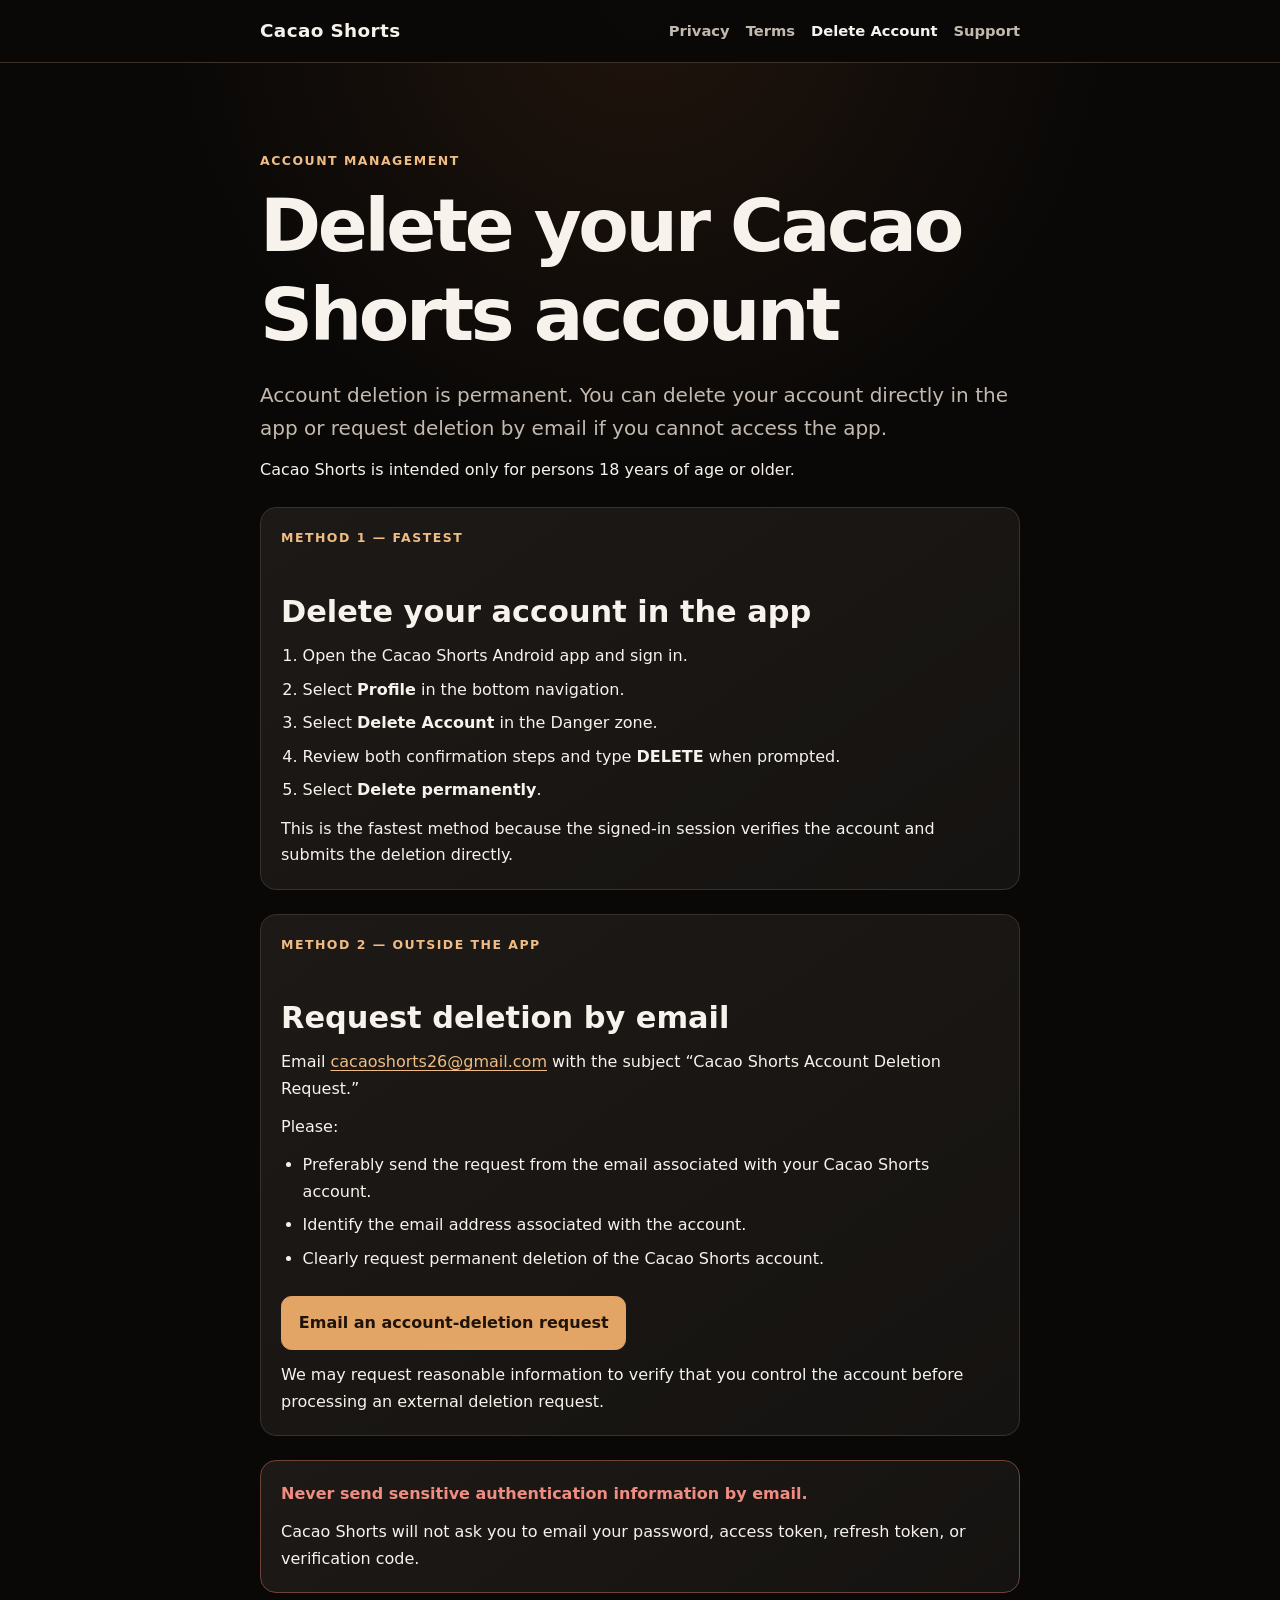
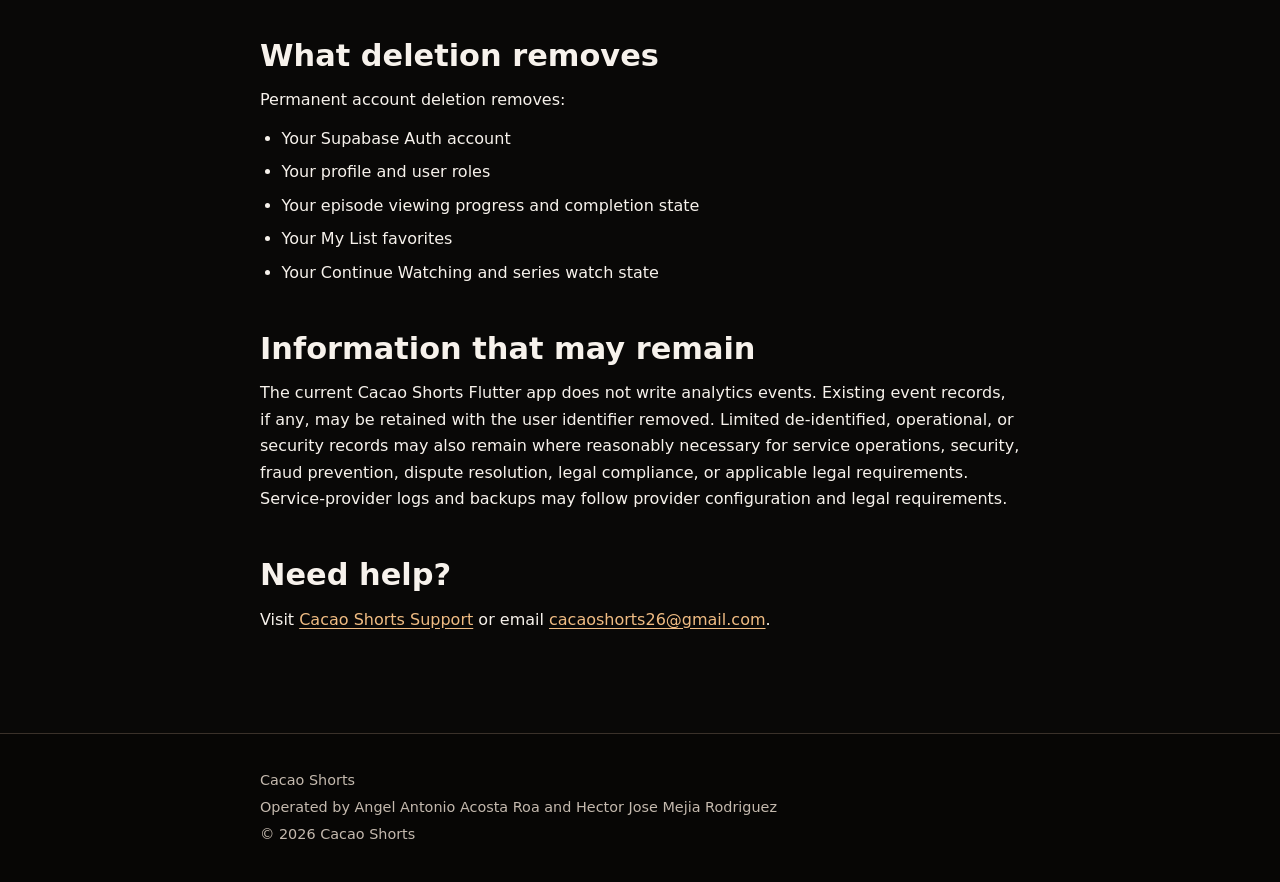
==== delete-account/index.html @ 41c4245c "feat: publish Cacao Shorts legal site" ====
<!doctype html>
<html lang="en">
<head>
  <meta charset="utf-8">
  <meta name="viewport" content="width=device-width, initial-scale=1">
  <meta name="description" content="Instructions for permanently deleting a Cacao Shorts account and associated data.">
  <link rel="canonical" href="https://cacaoshorts.github.io/delete-account/">
  <link rel="stylesheet" href="../assets/styles.css">
  <title>Delete Your Account — Cacao Shorts</title>
</head>
<body>
  <a class="skip-link" href="#main-content">Skip to content</a>
  <header class="site-header">
    <div class="header-inner">
      <a class="brand" href="../">Cacao Shorts</a>
      <nav class="site-nav" aria-label="Legal and support navigation">
        <a href="../privacy/">Privacy</a>
        <a href="../terms/">Terms</a>
        <a href="../delete-account/" aria-current="page">Delete Account</a>
        <a href="../support/">Support</a>
      </nav>
    </div>
  </header>

  <main id="main-content" class="page">
    <p class="eyebrow">Account Management</p>
    <h1>Delete your Cacao Shorts account</h1>
    <p class="lede">
      Account deletion is permanent. You can delete your account directly in
      the app or request deletion by email if you cannot access the app.
    </p>
    <p>
      Cacao Shorts is intended only for persons 18 years of age or older.
    </p>

    <section class="method">
      <p class="eyebrow">Method 1 — Fastest</p>
      <h2>Delete your account in the app</h2>
      <ol>
        <li>Open the Cacao Shorts Android app and sign in.</li>
        <li>Select <strong>Profile</strong> in the bottom navigation.</li>
        <li>Select <strong>Delete Account</strong> in the Danger zone.</li>
        <li>Review both confirmation steps and type <strong>DELETE</strong> when prompted.</li>
        <li>Select <strong>Delete permanently</strong>.</li>
      </ol>
      <p>
        This is the fastest method because the signed-in session verifies the
        account and submits the deletion directly.
      </p>
    </section>

    <section class="method">
      <p class="eyebrow">Method 2 — Outside the app</p>
      <h2>Request deletion by email</h2>
      <p>
        Email <a href="mailto:cacaoshorts26@gmail.com?subject=Cacao%20Shorts%20Account%20Deletion%20Request">cacaoshorts26@gmail.com</a>
        with the subject “Cacao Shorts Account Deletion Request.”
      </p>
      <p>Please:</p>
      <ul>
        <li>Preferably send the request from the email associated with your Cacao Shorts account.</li>
        <li>Identify the email address associated with the account.</li>
        <li>Clearly request permanent deletion of the Cacao Shorts account.</li>
      </ul>
      <a class="button" href="mailto:cacaoshorts26@gmail.com?subject=Cacao%20Shorts%20Account%20Deletion%20Request">Email an account-deletion request</a>
      <p>
        We may request reasonable information to verify that you control the
        account before processing an external deletion request.
      </p>
    </section>

    <aside class="callout warning">
      <p><strong>Never send sensitive authentication information by email.</strong></p>
      <p>
        Cacao Shorts will not ask you to email your password, access token,
        refresh token, or verification code.
      </p>
    </aside>

    <h2>What deletion removes</h2>
    <p>Permanent account deletion removes:</p>
    <ul>
      <li>Your Supabase Auth account</li>
      <li>Your profile and user roles</li>
      <li>Your episode viewing progress and completion state</li>
      <li>Your My List favorites</li>
      <li>Your Continue Watching and series watch state</li>
    </ul>

    <h2>Information that may remain</h2>
    <p>
      The current Cacao Shorts Flutter app does not write analytics events.
      Existing event records, if any, may be retained with the user identifier
      removed. Limited de-identified, operational, or security records may also
      remain where reasonably necessary for service operations, security, fraud
      prevention, dispute resolution, legal compliance, or applicable legal
      requirements. Service-provider logs and backups may follow provider
      configuration and legal requirements.
    </p>

    <h2>Need help?</h2>
    <p>
      Visit <a href="../support/">Cacao Shorts Support</a> or email
      <a href="mailto:cacaoshorts26@gmail.com">cacaoshorts26@gmail.com</a>.
    </p>
  </main>

  <footer class="site-footer">
    <div class="footer-inner">
      <p>Cacao Shorts</p>
      <p>Operated by Angel Antonio Acosta Roa and Hector Jose Mejia Rodriguez</p>
      <p>© 2026 Cacao Shorts</p>
    </div>
  </footer>
</body>
</html>
---- assets/styles.css ----
:root {
  color-scheme: dark;
  --background: #090807;
  --surface: #151311;
  --surface-raised: #1d1916;
  --text: #f7f2ec;
  --muted: #c4b9ae;
  --accent: #e3a566;
  --accent-strong: #f0bc83;
  --border: #3a312a;
  --danger: #ef8d82;
  --content-width: 760px;
}

* {
  box-sizing: border-box;
}

html {
  scroll-behavior: smooth;
}

body {
  min-width: 280px;
  margin: 0;
  background:
    radial-gradient(circle at top, rgba(116, 65, 34, 0.22), transparent 30rem),
    var(--background);
  color: var(--text);
  font-family: system-ui, -apple-system, BlinkMacSystemFont, "Segoe UI", sans-serif;
  font-size: 16px;
  line-height: 1.65;
}

a {
  color: var(--accent-strong);
  text-underline-offset: 0.18em;
}

a:hover {
  color: #ffd2a5;
}

a:focus-visible,
button:focus-visible {
  outline: 3px solid var(--accent-strong);
  outline-offset: 4px;
}

.skip-link {
  position: absolute;
  top: -5rem;
  left: 1rem;
  z-index: 10;
  padding: 0.75rem 1rem;
  border-radius: 0.5rem;
  background: var(--text);
  color: var(--background);
}

.skip-link:focus {
  top: 1rem;
}

.site-header {
  border-bottom: 1px solid var(--border);
  background: rgba(9, 8, 7, 0.92);
}

.header-inner,
.page,
.footer-inner {
  width: min(100% - 2rem, var(--content-width));
  margin-inline: auto;
}

.header-inner {
  display: flex;
  align-items: center;
  justify-content: space-between;
  gap: 1rem;
  padding-block: 1rem;
}

.brand {
  color: var(--text);
  font-size: 1.15rem;
  font-weight: 800;
  letter-spacing: 0.02em;
  text-decoration: none;
}

.site-nav {
  display: flex;
  flex-wrap: wrap;
  justify-content: flex-end;
  gap: 0.45rem 1rem;
}

.site-nav a {
  color: var(--muted);
  font-size: 0.92rem;
  font-weight: 650;
  text-decoration: none;
}

.site-nav a[aria-current="page"],
.site-nav a:hover {
  color: var(--text);
}

.page {
  padding-block: clamp(2.5rem, 8vw, 5.5rem);
}

.hero {
  padding-block: clamp(1rem, 4vw, 2.5rem) clamp(2.25rem, 6vw, 4.5rem);
}

.eyebrow {
  margin: 0 0 0.65rem;
  color: var(--accent-strong);
  font-size: 0.78rem;
  font-weight: 800;
  letter-spacing: 0.12em;
  text-transform: uppercase;
}

h1,
h2,
h3 {
  line-height: 1.2;
  text-wrap: balance;
}

h1 {
  max-width: 18ch;
  margin: 0;
  font-size: clamp(2.15rem, 8vw, 4.6rem);
  letter-spacing: -0.045em;
}

h2 {
  margin: 2.8rem 0 0.8rem;
  font-size: clamp(1.4rem, 4vw, 1.9rem);
}

h3 {
  margin: 1.7rem 0 0.55rem;
  font-size: 1.12rem;
}

p,
ul,
ol {
  margin-block: 0.75rem;
}

ul,
ol {
  padding-left: 1.35rem;
}

li + li {
  margin-top: 0.45rem;
}

.lede {
  max-width: 62ch;
  margin-top: 1.25rem;
  color: var(--muted);
  font-size: clamp(1.05rem, 3vw, 1.25rem);
}

.effective-date {
  margin-top: 1rem;
  color: var(--muted);
  font-size: 0.95rem;
}

.card-grid {
  display: grid;
  grid-template-columns: repeat(2, minmax(0, 1fr));
  gap: 1rem;
}

.resource-card,
.callout,
.method {
  border: 1px solid var(--border);
  border-radius: 1rem;
  background: linear-gradient(145deg, var(--surface-raised), var(--surface));
}

.resource-card {
  display: block;
  min-height: 10rem;
  padding: 1.35rem;
  color: var(--text);
  text-decoration: none;
}

.resource-card:hover {
  border-color: #76543a;
  color: var(--text);
  transform: translateY(-2px);
}

.resource-card h2,
.resource-card h3 {
  margin: 0 0 0.55rem;
  font-size: 1.25rem;
}

.resource-card p {
  margin: 0;
  color: var(--muted);
}

.callout,
.method {
  margin-block: 1.5rem;
  padding: 1.25rem;
}

.callout strong,
.method h2 {
  color: var(--text);
}

.callout p:first-child,
.method h2:first-child {
  margin-top: 0;
}

.callout p:last-child,
.method p:last-child,
.method ul:last-child,
.method ol:last-child {
  margin-bottom: 0;
}

.warning {
  border-color: #71413b;
}

.warning strong {
  color: var(--danger);
}

.button {
  display: inline-block;
  margin-top: 0.75rem;
  padding: 0.8rem 1.05rem;
  border: 1px solid var(--accent);
  border-radius: 0.65rem;
  background: var(--accent);
  color: #20130a;
  font-weight: 800;
  text-decoration: none;
}

.button:hover {
  background: var(--accent-strong);
  color: #20130a;
}

.site-footer {
  border-top: 1px solid var(--border);
  background: #070605;
}

.footer-inner {
  padding-block: 2rem;
  color: var(--muted);
  font-size: 0.9rem;
}

.footer-inner p {
  margin: 0.2rem 0;
}

@media (max-width: 640px) {
  .header-inner {
    align-items: flex-start;
    flex-direction: column;
  }

  .site-nav {
    justify-content: flex-start;
  }

  .card-grid {
    grid-template-columns: 1fr;
  }

  .resource-card {
    min-height: 0;
  }
}

@media (prefers-reduced-motion: reduce) {
  html {
    scroll-behavior: auto;
  }

  *,
  *::before,
  *::after {
    transition-duration: 0.01ms !important;
  }
}
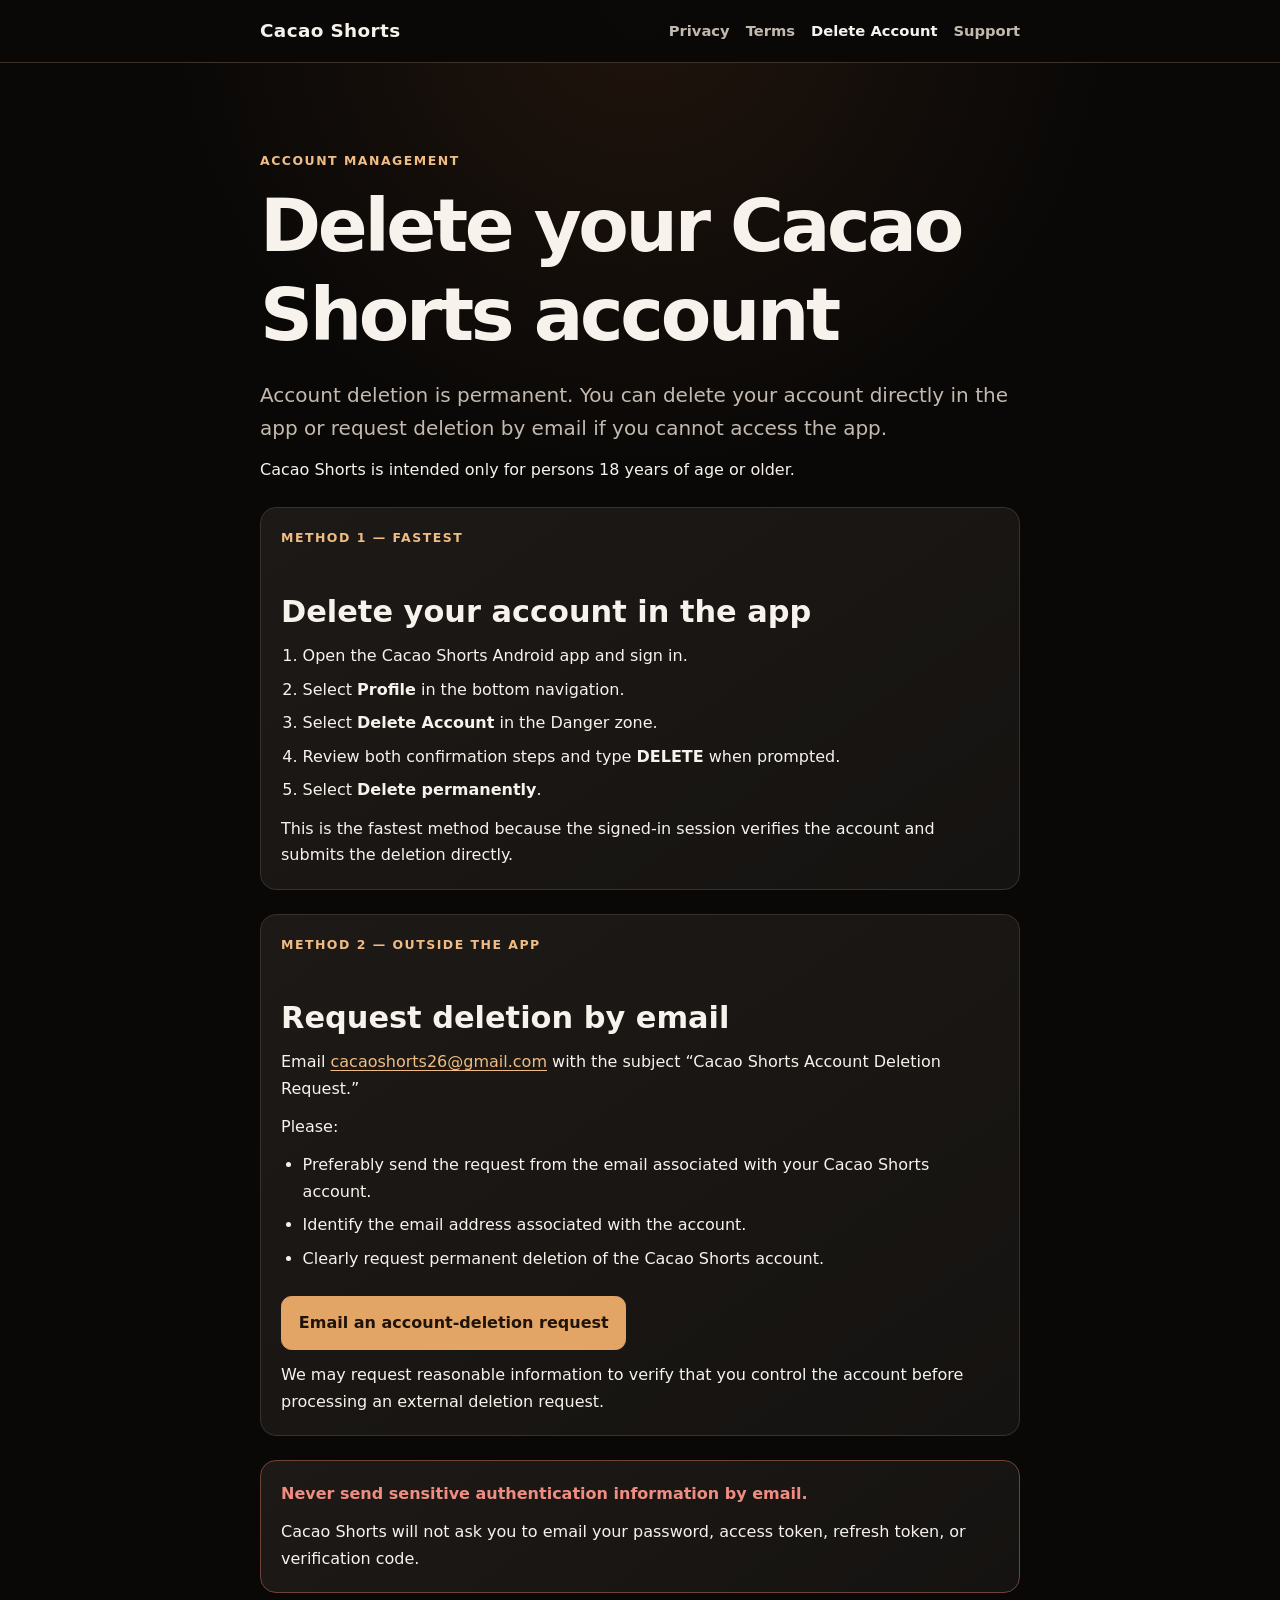
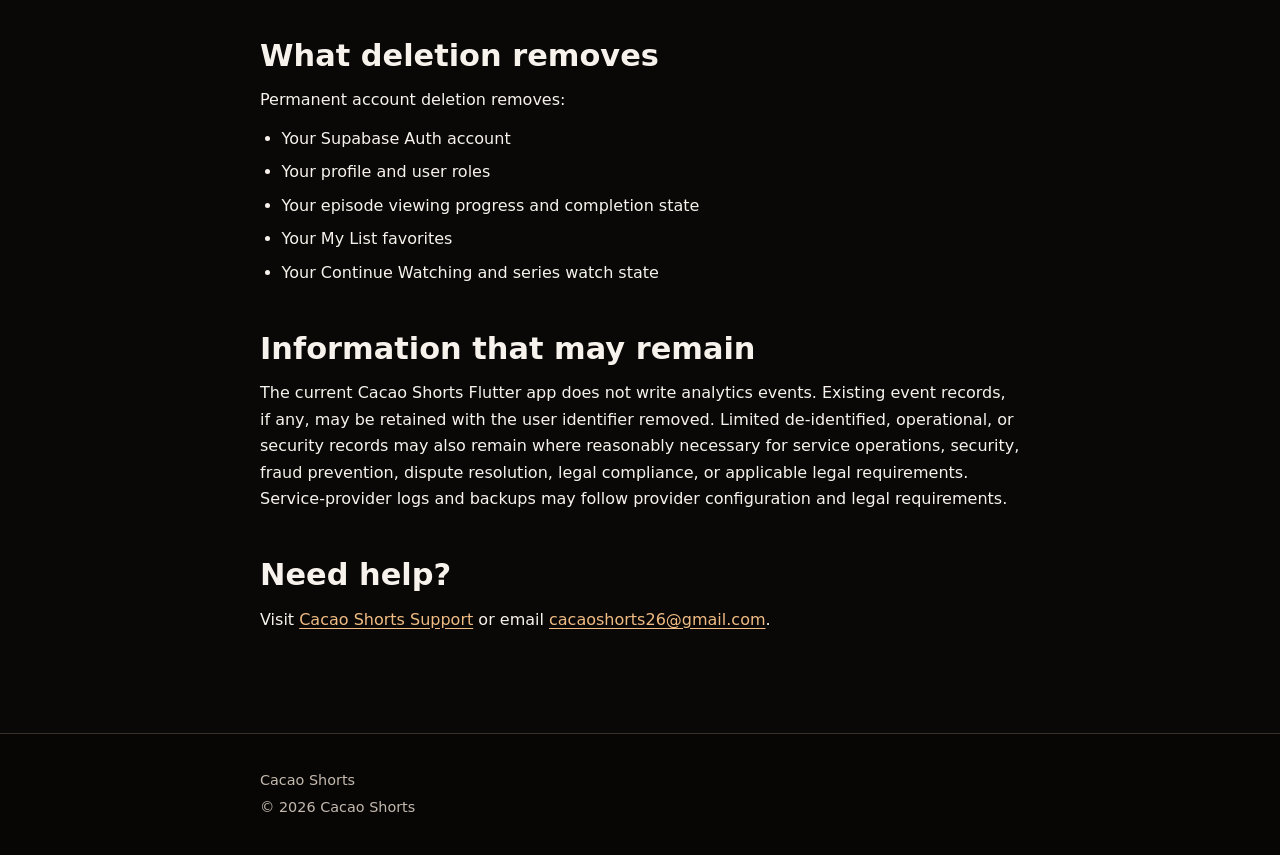
==== commit 558d9024: "privacy: simplify public operator information" ====
--- a/delete-account/index.html
+++ b/delete-account/index.html
@@ -108,7 +108,6 @@
   <footer class="site-footer">
     <div class="footer-inner">
       <p>Cacao Shorts</p>
-      <p>Operated by Angel Antonio Acosta Roa and Hector Jose Mejia Rodriguez</p>
       <p>© 2026 Cacao Shorts</p>
     </div>
   </footer>
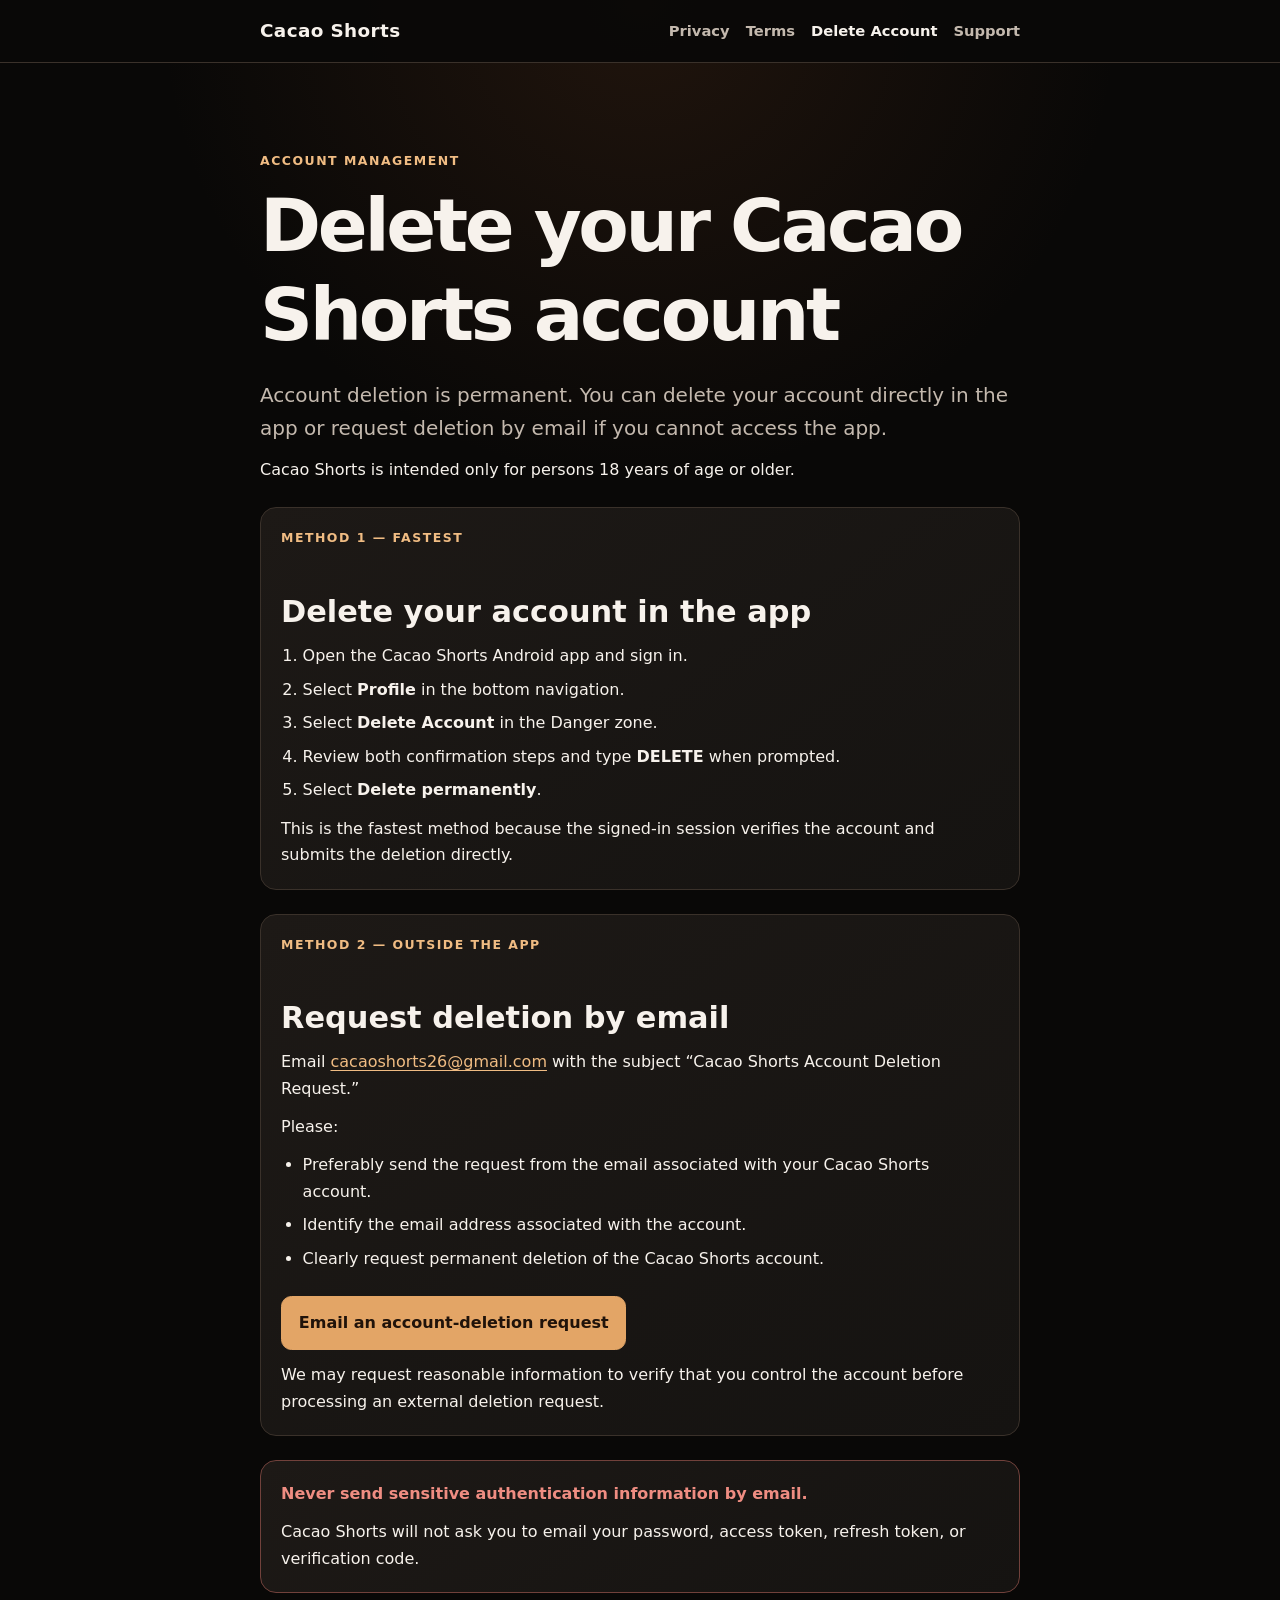
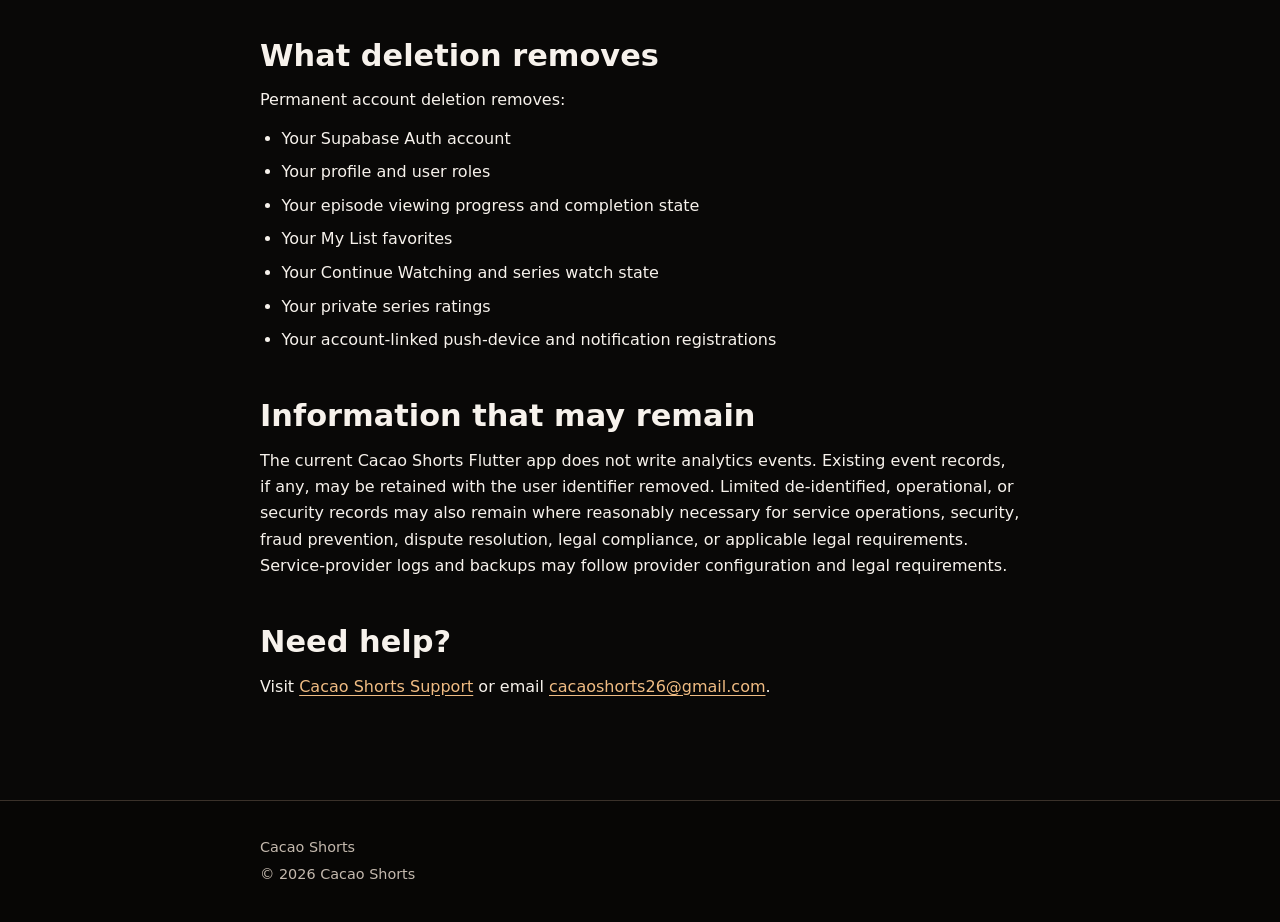
==== commit 3ecd1807: "docs: complete account data disclosures" ====
--- a/delete-account/index.html
+++ b/delete-account/index.html
@@ -85,6 +85,8 @@
       <li>Your episode viewing progress and completion state</li>
       <li>Your My List favorites</li>
       <li>Your Continue Watching and series watch state</li>
+      <li>Your private series ratings</li>
+      <li>Your account-linked push-device and notification registrations</li>
     </ul>
 
     <h2>Information that may remain</h2>
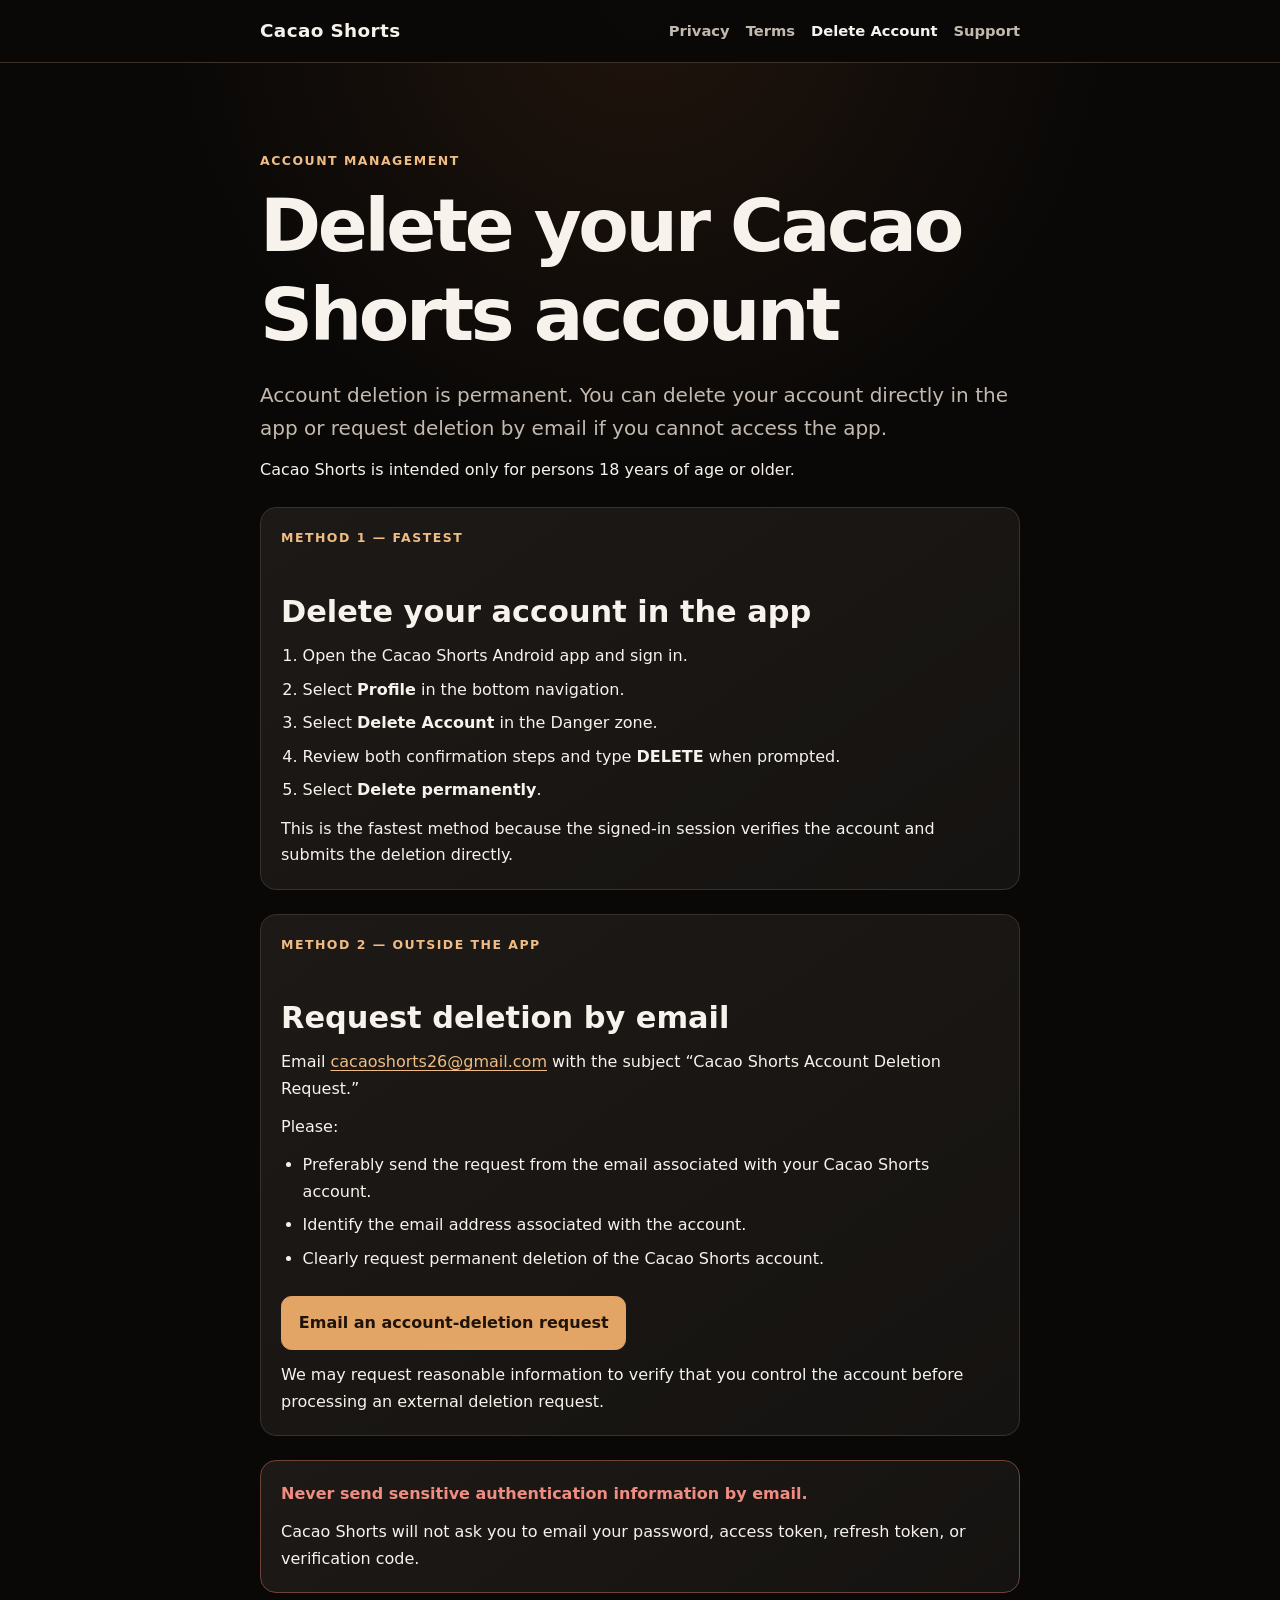
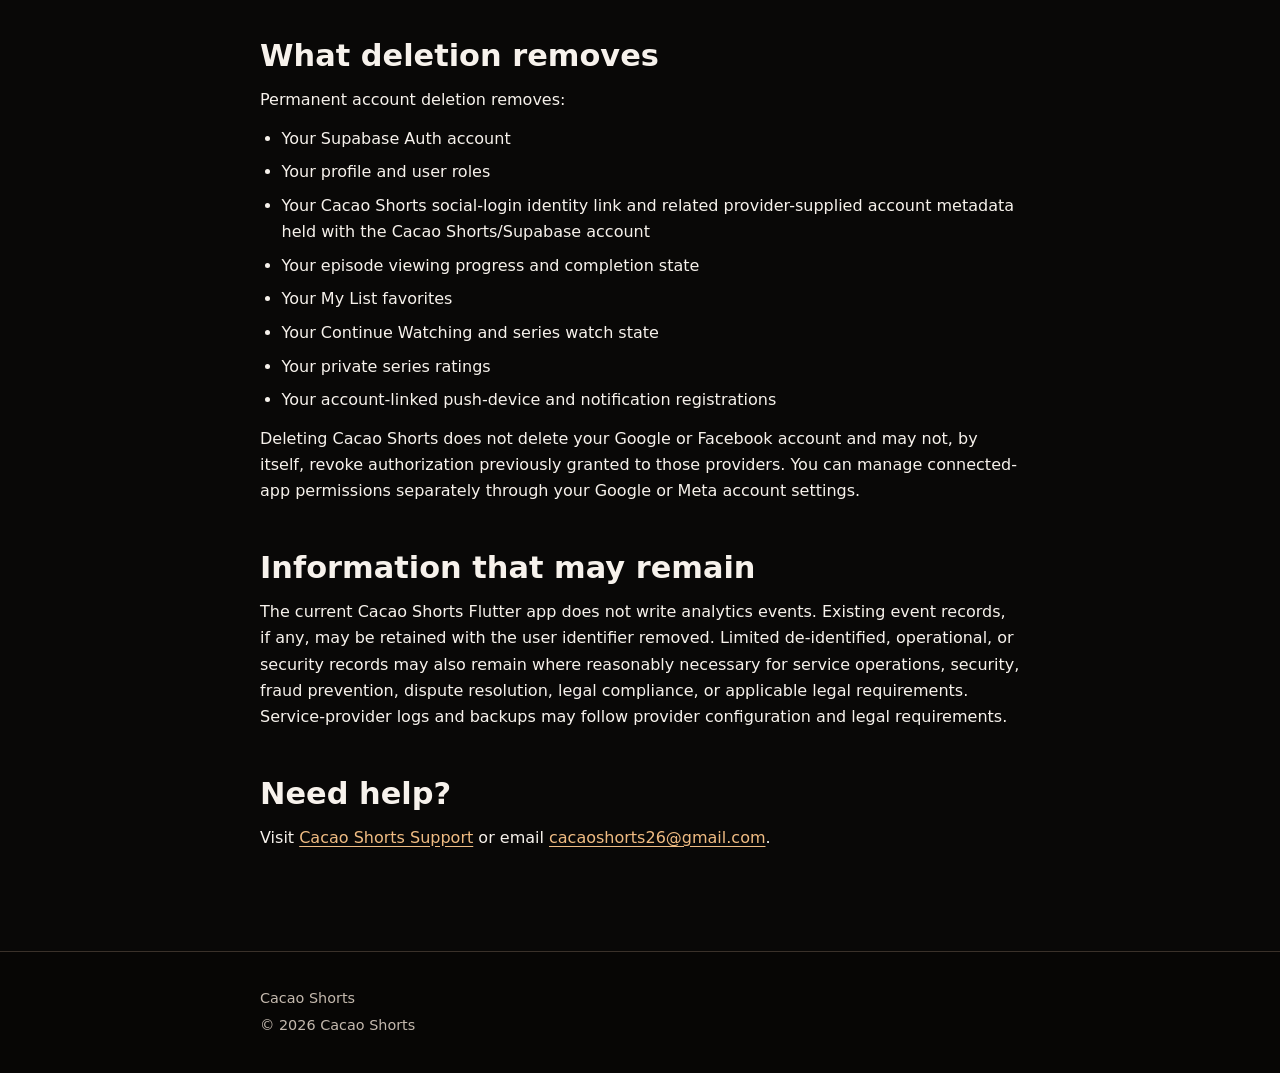
==== commit f44b70d2: "docs: disclose social authentication data" ====
--- a/delete-account/index.html
+++ b/delete-account/index.html
@@ -82,12 +82,24 @@
     <ul>
       <li>Your Supabase Auth account</li>
       <li>Your profile and user roles</li>
+      <li>
+        Your Cacao Shorts social-login identity link and related
+        provider-supplied account metadata held with the Cacao Shorts/Supabase
+        account
+      </li>
       <li>Your episode viewing progress and completion state</li>
       <li>Your My List favorites</li>
       <li>Your Continue Watching and series watch state</li>
       <li>Your private series ratings</li>
       <li>Your account-linked push-device and notification registrations</li>
     </ul>
+
+    <p>
+      Deleting Cacao Shorts does not delete your Google or Facebook account and
+      may not, by itself, revoke authorization previously granted to those
+      providers. You can manage connected-app permissions separately through
+      your Google or Meta account settings.
+    </p>
 
     <h2>Information that may remain</h2>
     <p>
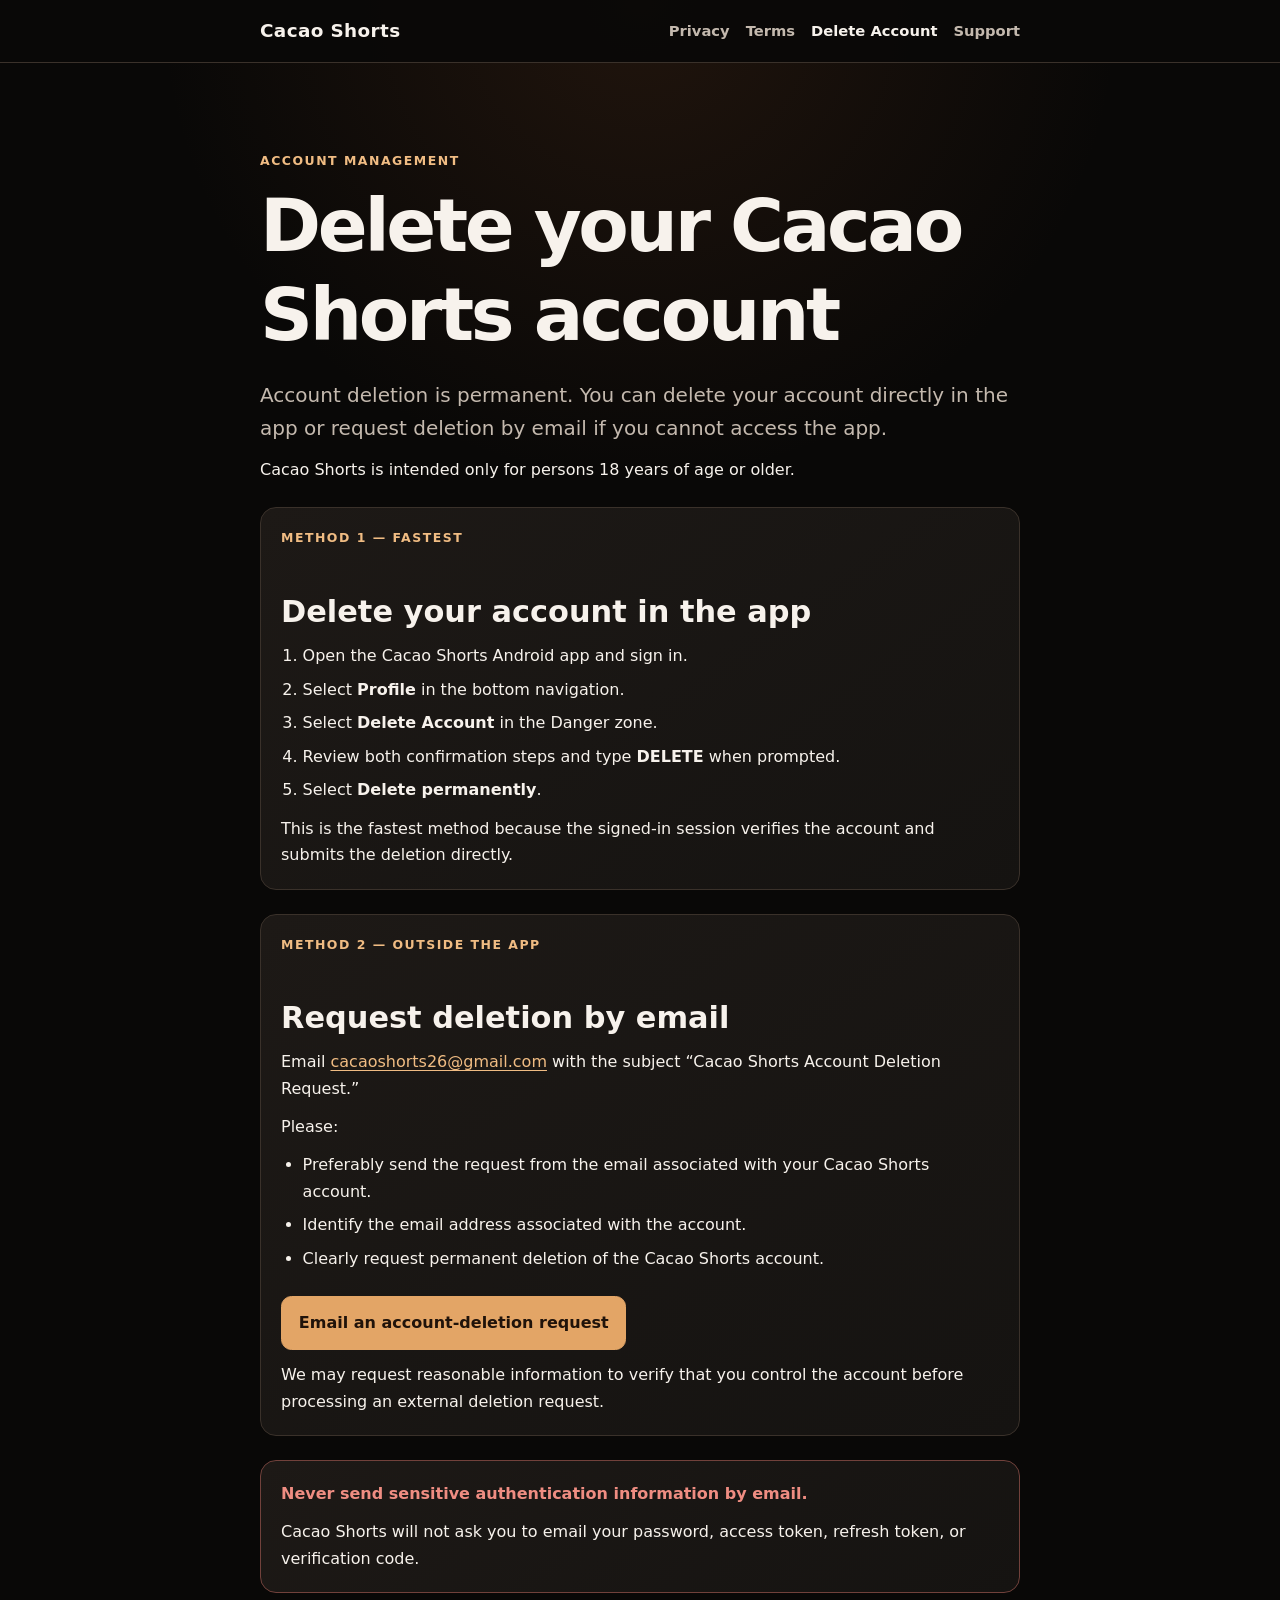
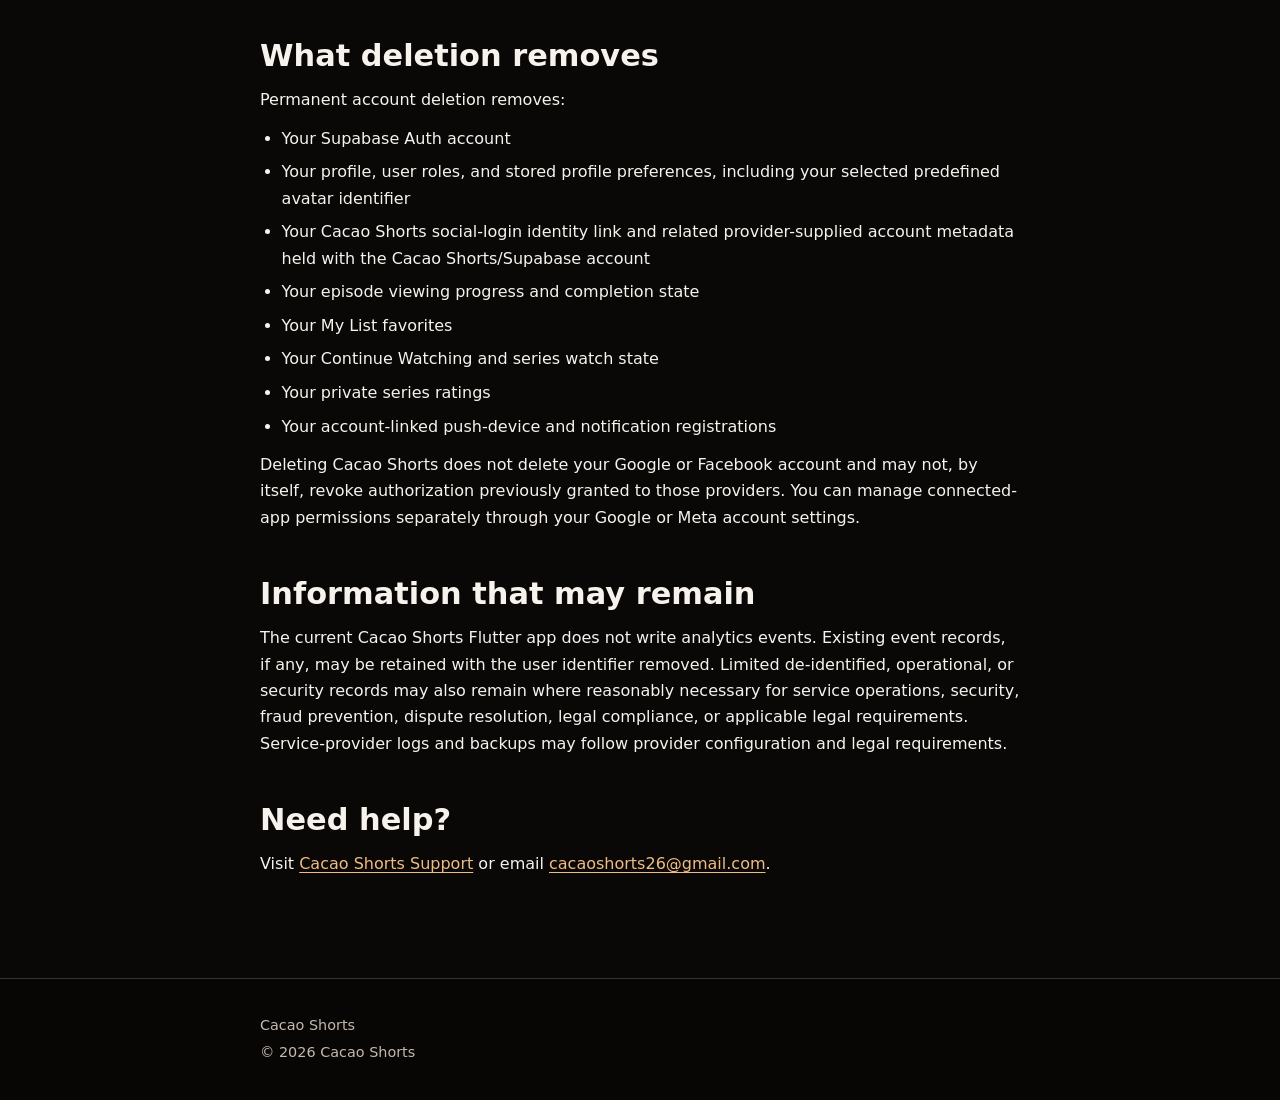
==== commit 9e598ca6: "docs: disclose predefined profile avatars" ====
--- a/delete-account/index.html
+++ b/delete-account/index.html
@@ -81,7 +81,10 @@
     <p>Permanent account deletion removes:</p>
     <ul>
       <li>Your Supabase Auth account</li>
-      <li>Your profile and user roles</li>
+      <li>
+        Your profile, user roles, and stored profile preferences, including
+        your selected predefined avatar identifier
+      </li>
       <li>
         Your Cacao Shorts social-login identity link and related
         provider-supplied account metadata held with the Cacao Shorts/Supabase
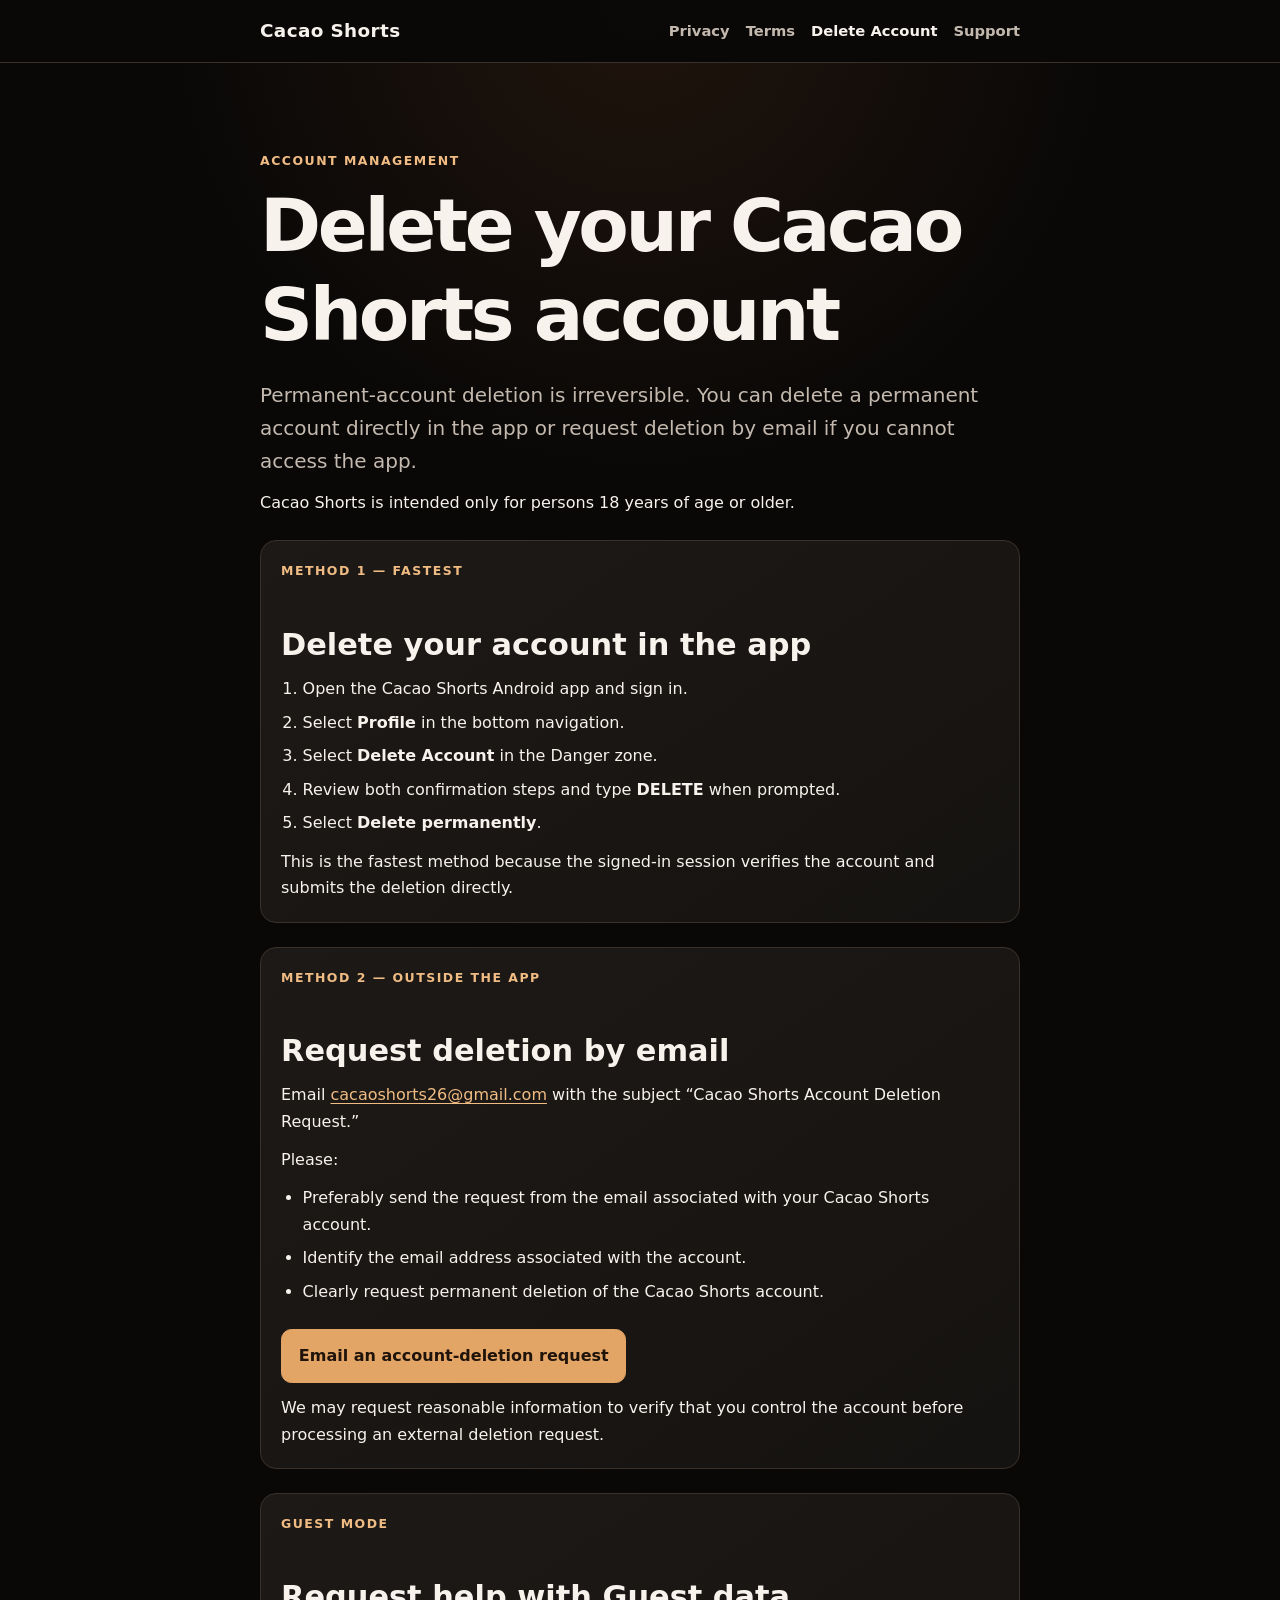
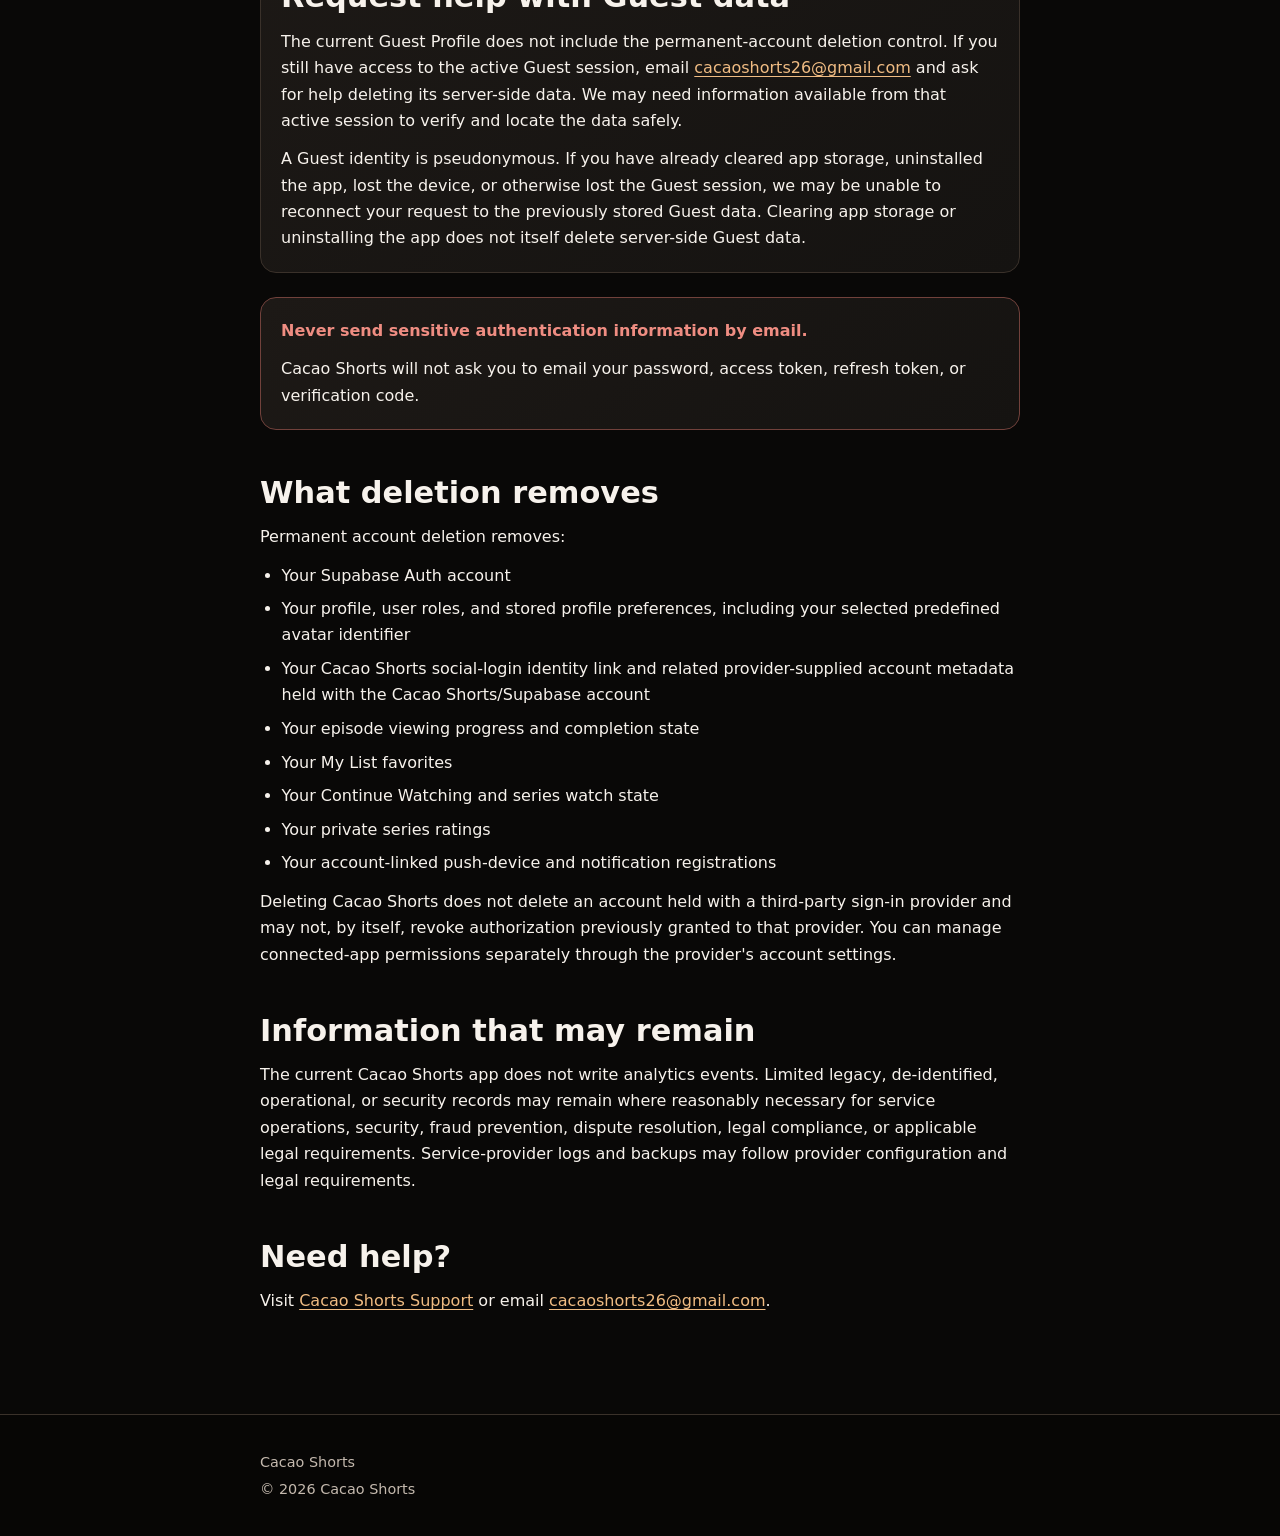
==== commit 672ee636: "docs: update privacy disclosures for guest mode" ====
--- a/delete-account/index.html
+++ b/delete-account/index.html
@@ -26,8 +26,9 @@
     <p class="eyebrow">Account Management</p>
     <h1>Delete your Cacao Shorts account</h1>
     <p class="lede">
-      Account deletion is permanent. You can delete your account directly in
-      the app or request deletion by email if you cannot access the app.
+      Permanent-account deletion is irreversible. You can delete a permanent
+      account directly in the app or request deletion by email if you cannot
+      access the app.
     </p>
     <p>
       Cacao Shorts is intended only for persons 18 years of age or older.
@@ -69,6 +70,25 @@
       </p>
     </section>
 
+    <section class="method">
+      <p class="eyebrow">Guest Mode</p>
+      <h2>Request help with Guest data</h2>
+      <p>
+        The current Guest Profile does not include the permanent-account
+        deletion control. If you still have access to the active Guest session,
+        email <a href="mailto:cacaoshorts26@gmail.com?subject=Cacao%20Shorts%20Guest%20Data%20Deletion%20Request">cacaoshorts26@gmail.com</a>
+        and ask for help deleting its server-side data. We may need information
+        available from that active session to verify and locate the data safely.
+      </p>
+      <p>
+        A Guest identity is pseudonymous. If you have already cleared app
+        storage, uninstalled the app, lost the device, or otherwise lost the
+        Guest session, we may be unable to reconnect your request to the
+        previously stored Guest data. Clearing app storage or uninstalling the
+        app does not itself delete server-side Guest data.
+      </p>
+    </section>
+
     <aside class="callout warning">
       <p><strong>Never send sensitive authentication information by email.</strong></p>
       <p>
@@ -98,17 +118,16 @@
     </ul>
 
     <p>
-      Deleting Cacao Shorts does not delete your Google or Facebook account and
-      may not, by itself, revoke authorization previously granted to those
-      providers. You can manage connected-app permissions separately through
-      your Google or Meta account settings.
+      Deleting Cacao Shorts does not delete an account held with a third-party
+      sign-in provider and may not, by itself, revoke authorization previously
+      granted to that provider. You can manage connected-app permissions
+      separately through the provider's account settings.
     </p>
 
     <h2>Information that may remain</h2>
     <p>
-      The current Cacao Shorts Flutter app does not write analytics events.
-      Existing event records, if any, may be retained with the user identifier
-      removed. Limited de-identified, operational, or security records may also
+      The current Cacao Shorts app does not write analytics events. Limited
+      legacy, de-identified, operational, or security records may
       remain where reasonably necessary for service operations, security, fraud
       prevention, dispute resolution, legal compliance, or applicable legal
       requirements. Service-provider logs and backups may follow provider
